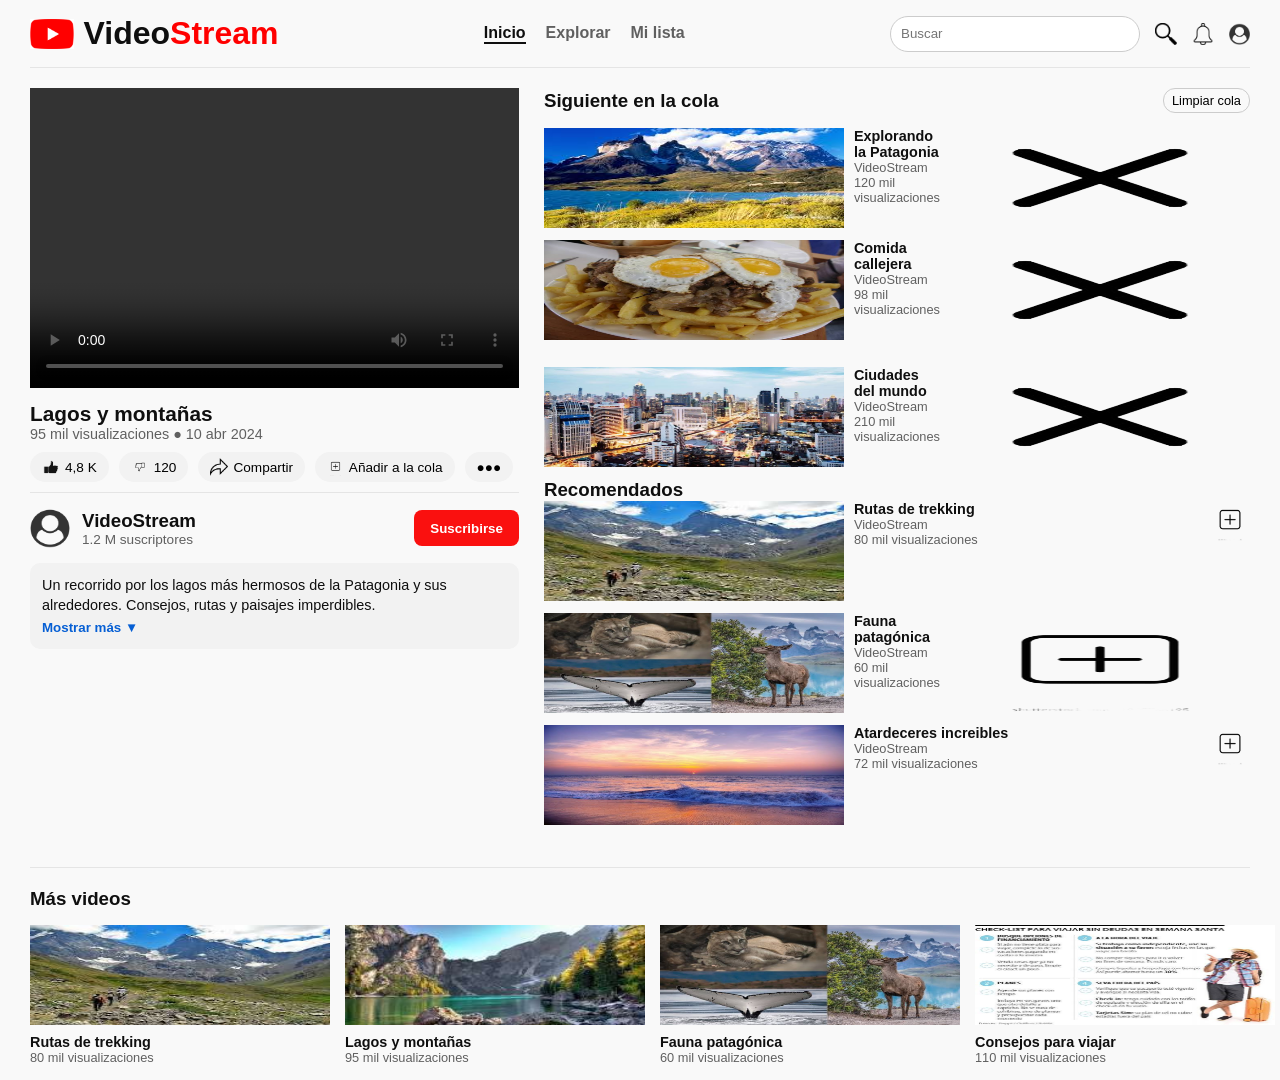
==== simulacion-3/index.html @ da6b57f2 "asd" ====
<!DOCTYPE html>
<html lang="es">

<head>
    <meta charset="UTF-8">
    <meta name="viewport" content="width=device-width, initial-scale=1.0">
    <meta name="author" content="Matias Santelices">
    <title>Video Stream</title>
    <link rel="stylesheet" href="static/css/style.css">
</head>

<body>
    <!-- Header -->
    <header class="header">
        <div class="logo">
            <img class="images1" src="static/images/youtube.png" alt="youtube">
            <h1>Video<span class="color-logo">Stream</span></h1>
        </div>

        <nav class="nav">
            <a class="a-nav active" href="#">Inicio</a>
            <a class="a-nav" href="#">Explorar</a>
            <a class="a-nav" href="#">Mi lista</a>
        </nav>

        <div class="buscador">
            <input class="buscar" type="text" placeholder="Buscar">
            <img class="images2" src="static/images/lupa.png" alt="lupa">
            <img class="images2" src="static/images/campana.png" alt="campana">
            <img class="images2" src="static/images/user-icon.png" alt="user-icon">
        </div>
    </header>

    <!-- Layout Principal -->
    <main class="container">
        <!-- Columna Izquierda: Video principal y detalles -->
        <section class="seccion-video">
            <div class="video-caja">
                <video class="video" src="static/video/ejemplo.mp4" controls></video>
                <div class="video-info">
                    <h2>Lagos y montañas</h2>
                    <p class="meta-data">95 mil visualizaciones ● 10 abr 2024</p>
                </div>
            </div>

            <!-- Interacción: Likes, Compartir -->
            <div class="click-me-gusta">
                <div class="me-gusta">
                    <button class="btn-action"><img class="images3" src="static/images/like-icon (1).png" alt="like"> <span>4,8 K</span></button>
                    <button class="btn-action"><img class="images3" src="static/images/dislike.png" alt="dislike"> <span>120</span></button>
                    <button class="btn-action"><img class="images3" src="static/images/compartir.png" alt="compartir"> <span>Compartir</span></button>
                    <button class="btn-action"><img class="images3" src="static/images/añadir.png" alt="añadir"> <span>Añadir a la cola</span></button>
                    <button class="btn-action"><span>●●●</span></button>
                </div>
            </div>

            <!-- Canal y Suscripción -->
            <div class="click-suscribirse">
                <div class="canal-info">
                    <img class="images4 avatar" src="static/images/user-icon.png" alt="user-icon">
                    <div>
                        <h3>VideoStream</h3>
                        <p class="subscriptores-count">1.2 M suscriptores</p>
                    </div>
                </div>
                <button class="btn-suscribirse">Suscribirse</button>
            </div>

            <!-- Descripción -->
            <div class="info-mostrar-mas">
                <p>Un recorrido por los lagos más hermosos de la Patagonia y sus alrededores. Consejos, rutas y paisajes imperdibles.</p>
                <button class="btn-mostrar-mas">Mostrar más ▼</button>
            </div>
        </section>

        <!-- Columna Derecha: Cola y Recomendados -->
        <aside class="seccion-derecho">
            <div class="header-cola">
                <h3>Siguiente en la cola</h3>
                <button class="btn-limpiar">Limpiar cola</button>
            </div>

            <div class="video-cola">
                <div class="tarjeta-video-lateral">
                    <img class="images7" src="static/images/La-patagonia.png" alt="La-patagonia">
                    <div class="cajas">
                        <h4>Explorando la Patagonia</h4>
                        <p>VideoStream</p>
                        <p class="views">120 mil visualizaciones</p>
                    </div>
                    <img class="images7" class="images5 btn-remove" src="static/images/X-icon-removebg-preview.png" alt="x">
                </div>

                <div class="tarjeta-video-lateral">
                    <img class="images7" src="static/images/Comida-callejera.png" alt="Comida-callejera">
                    <div class="cajas">
                        <h4>Comida callejera</h4>
                        <p>VideoStream</p>
                        <p class="views">98 mil visualizaciones</p>
                    </div>
                    <img class="images7" class="images5 btn-remove" src="static/images/X-icon-removebg-preview.png" alt="x">
                </div>
            </div>

            <div class="video-cola">
                <div class="tarjeta-video-lateral">
                    <img class="images7" src="static/images/Ciudades-del-mundo.png" alt="Ciudades-del-mundo">
                    <div class="cajas">
                        <h4>Ciudades del mundo</h4>
                        <p>VideoStream</p>
                        <p class="views">210 mil visualizaciones</p>
                    </div>
                    <img class="images7" class="images5 btn-remove" src="static/images/X-icon-removebg-preview.png" alt="x">
                </div>

            <h3>Recomendados</h3>
            <div class="recomendados">
                <div class="tarjeta-video-lateral">
                    <img class="images7" src="static/images/Rutas-de-trekking.png" alt="Rutas-de-trekking">
                    <div class="cajas">
                        <h4>Rutas de trekking</h4>
                        <p>VideoStream</p>
                        <p class="views">80 mil visualizaciones</p>
                    </div>
                    <img class="images6 btn-add" src="static/images/añadir.png" alt="+">
                </div>
                <div class="tarjeta-video-lateral">
                    <img class="images7" src="static/images/Fauna-patagonica.png" alt="Fauna-patagonica">
                    <div class="cajas">
                        <h4>Fauna patagónica</h4>
                        <p>VideoStream</p>
                        <p class="views">60 mil visualizaciones</p>
                    </div>
                    <img class="images7" class="images6 btn-add" src="static/images/añadir.png" alt="+">
                </div>
                <div class="tarjeta-video-lateral">
                    <img class="images7"src="static/images/Atardeceres-increibles.png" alt="Atardeceres">
                    <div class="cajas">
                        <h4>Atardeceres increibles</h4>
                        <p>VideoStream</p>
                        <p class="views">72 mil visualizaciones</p>
                    </div>
                    <img class="images6 btn-add" src="static/images/añadir.png" alt="+">
                </div>
            </div>
        </aside>
    </main>

    <!-- Sección Inferior: Más videos -->
    <section class="seccion-mas-videos">
        <h3>Más videos</h3>
        <div class="mas-video">
            <div class="tarjeta-video-grid">
                <img class="images7" src="static/images/Rutas-de-trekking.png" alt="Rutas-de-trekking">
                <h4>Rutas de trekking</h4>
                <p>80 mil visualizaciones</p>
            </div>
            <div class="tarjeta-video-grid">
                <img class="images7" src="static/images/Lagos-y-montañas.png" alt="Lagos-y-montañas">
                <h4>Lagos y montañas</h4>
                <p>95 mil visualizaciones</p>
            </div>
            <div class="tarjeta-video-grid">
                <img class="images7" src="static/images/Fauna-patagonica.png" alt="Fauna-patagonica">
                <h4>Fauna patagónica</h4>
                <p>60 mil visualizaciones</p>
            </div>
            <div class="tarjeta-video-grid">
                <img class="images7" src="static/images/Consejos-para-viajar.png" alt="Consejos-para-viajar">
                <h4>Consejos para viajar</h4>
                <p>110 mil visualizaciones</p>
            </div>
        </div>
    </section>

    <script src="static/js/script.js"></script>
</body>

</html>
---- simulacion-3/static/css/style.css ----
* {
    padding: 0;
    margin: 0;
    box-sizing: border-box;
    font-family: Arial, Helvetica, sans-serif;
}

body {
    padding: 15px 30px;
    background-color: #f9f9f9;
    color: #0f0f0f;
}

/* Header */
.header {
    display: flex;
    align-items: center;
    justify-content: space-between;
    padding-bottom: 15px;
    border-bottom: 1px solid #e5e5e5;
    margin-bottom: 20px;
}

.logo {
    display: flex;
    align-items: center;
    gap: 10px;
}

.images1 {
    height: 30px;
}

.color-logo {
    color: red;
}

.nav {
    display: flex;
    gap: 20px;
}

.a-nav {
    text-decoration: none;
    color: #606060;
    font-weight: bold;
}

.a-nav.active {
    color: #0f0f0f;
    border-bottom: 2px solid #0f0f0f;
}

.buscador {
    display: flex;
    align-items: center;
    gap: 15px;
}

.buscar {
    height: 36px;
    width: 250px;
    padding: 0 10px;
    border-radius: 20px;
    border: 1px solid #ccc;
    outline: none;
}

.images2 {
    height: 22px;
    cursor: pointer;
}

/* Disposición general en 2 columnas */
.container {
    display: flex;
    gap: 25px;
}

/* Sección Video Principal */
.seccion-video {
    flex: 2;
}

.video {
    width: 100%;
    max-height: 300px;
    height: 300px;
    background-color: #000;
}

.video-info h2 {
    margin-top: 10px;
    font-size: 1.3rem;
}

.meta-data {
    color: #606060;
    font-size: 0.9rem;
    margin-bottom: 10px;
}

/* Botones de Me gusta y opciones */
.click-me-gusta {
    display: flex;
    border-bottom: 1px solid #e5e5e5;
    padding-bottom: 10px;
    margin-bottom: 15px;
}

.me-gusta {
    display: flex;
    gap: 10px;
}

.btn-action {
    display: flex;
    align-items: center;
    gap: 5px;
    background: #f2f2f2;
    border: none;
    padding: 6px 12px;
    border-radius: 18px;
    cursor: pointer;
    font-size: 0.85rem;
}

.btn-action:hover {
    background: #e5e5e5;
}

.images3 {
    height: 18px;
}

.images7 {
    height: 100px;
    width: 200px;
}

/* Suscripción */
.click-suscribirse {
    display: flex;
    justify-content: space-between;
    align-items: center;
    margin-bottom: 15px;
}

.canal-info {
    display: flex;
    align-items: center;
    gap: 12px;
}

.avatar {
    height: 40px;
    width: 40px;
    border-radius: 50%;
}

.subscriptores-count {
    color: #606060;
    font-size: 0.85rem;
}

.btn-suscribirse {
    height: 36px;
    padding: 0 16px;
    background-color: #FA100F;
    border: none;
    border-radius: 8px;
    color: white;
    font-weight: bold;
    cursor: pointer;
}

.info-mostrar-mas {
    background-color: #f2f2f2;
    padding: 12px;
    border-radius: 10px;
    font-size: 0.9rem;
    line-height: 1.4;
    margin-bottom: 30px;
}

.btn-mostrar-mas {
    border: none;
    background: none;
    font-weight: bold;
    margin-top: 5px;
    cursor: pointer;
    color: #065fd4;
}

/* Sidebar Derecha */
.seccion-derecho {
    flex: 1;
    display: flex;
    flex-direction: column;
    gap: 15px;
}

.header-cola {
    display: flex;
    justify-content: space-between;
    align-items: center;
}

.btn-limpiar {
    background: none;
    border: 1px solid #ccc;
    padding: 4px 8px;
    border-radius: 12px;
    cursor: pointer;
    font-size: 0.8rem;
}

.tarjeta-video-lateral {
    display: flex;
    gap: 10px;
    align-items: flex-start;
    margin-bottom: 12px;
    position: relative;
}

.thumb-video {
    width: 120px;
    height: 70px;
    background-color: #ccc;
    object-fit: cover;
}

.cajas {
    flex: 1;
}

.cajas h4 {
    font-size: 0.9rem;
}

.cajas p {
    font-size: 0.8rem;
    color: #606060;
}

.btn-remove, .btn-add {
    cursor: pointer;
    width: 40px;
    height: 40px;
}

.images7 {
    height: 100px;
    width: 300px;
}

/* Fila de Más Videos */
.seccion-mas-videos {
    margin-top: 30px;
    border-top: 1px solid #e5e5e5;
    padding-top: 20px;
}

.mas-video {
    display: flex;
    gap: 15px;
    margin-top: 15px;
}

.tarjeta-video-grid {
    flex: 1;
}

.thumb-video-grid {
    width: 100%;
    height: 120px;
    background-color: #ccc;
}

.tarjeta-video-grid h4 {
    font-size: 0.9rem;
    margin-top: 5px;
}

.tarjeta-video-grid p {
    font-size: 0.8rem;
    color: #606060;
}
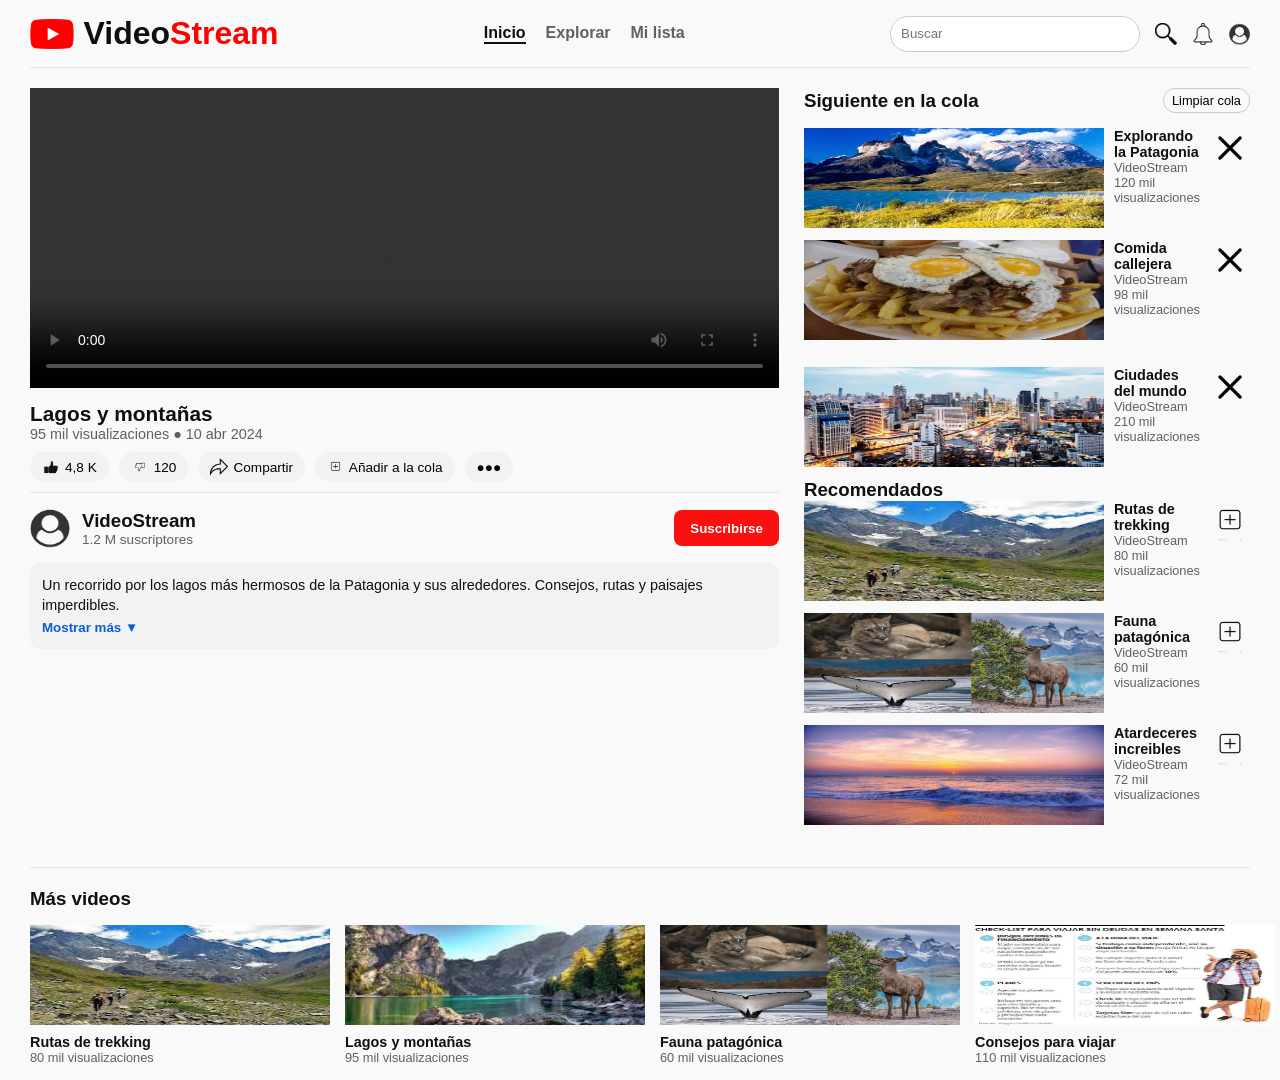
==== commit da3d6c49: "asd" ====
--- a/simulacion-3/index.html
+++ b/simulacion-3/index.html
@@ -88,7 +88,7 @@
                         <p>VideoStream</p>
                         <p class="views">120 mil visualizaciones</p>
                     </div>
-                    <img class="images7" class="images5 btn-remove" src="static/images/X-icon-removebg-preview.png" alt="x">
+                    <img class="images5 btn-remove" src="static/images/X-icon-removebg-preview.png" alt="x">
                 </div>
 
                 <div class="tarjeta-video-lateral">
@@ -98,7 +98,7 @@
                         <p>VideoStream</p>
                         <p class="views">98 mil visualizaciones</p>
                     </div>
-                    <img class="images7" class="images5 btn-remove" src="static/images/X-icon-removebg-preview.png" alt="x">
+                    <img class="images5 btn-remove" src="static/images/X-icon-removebg-preview.png" alt="x">
                 </div>
             </div>
 
@@ -110,7 +110,7 @@
                         <p>VideoStream</p>
                         <p class="views">210 mil visualizaciones</p>
                     </div>
-                    <img class="images7" class="images5 btn-remove" src="static/images/X-icon-removebg-preview.png" alt="x">
+                    <img class="images5 btn-remove" src="static/images/X-icon-removebg-preview.png" alt="x">
                 </div>
 
             <h3>Recomendados</h3>
@@ -131,7 +131,7 @@
                         <p>VideoStream</p>
                         <p class="views">60 mil visualizaciones</p>
                     </div>
-                    <img class="images7" class="images6 btn-add" src="static/images/añadir.png" alt="+">
+                    <img class="images6 btn-add" src="static/images/añadir.png" alt="+">
                 </div>
                 <div class="tarjeta-video-lateral">
                     <img class="images7"src="static/images/Atardeceres-increibles.png" alt="Atardeceres">
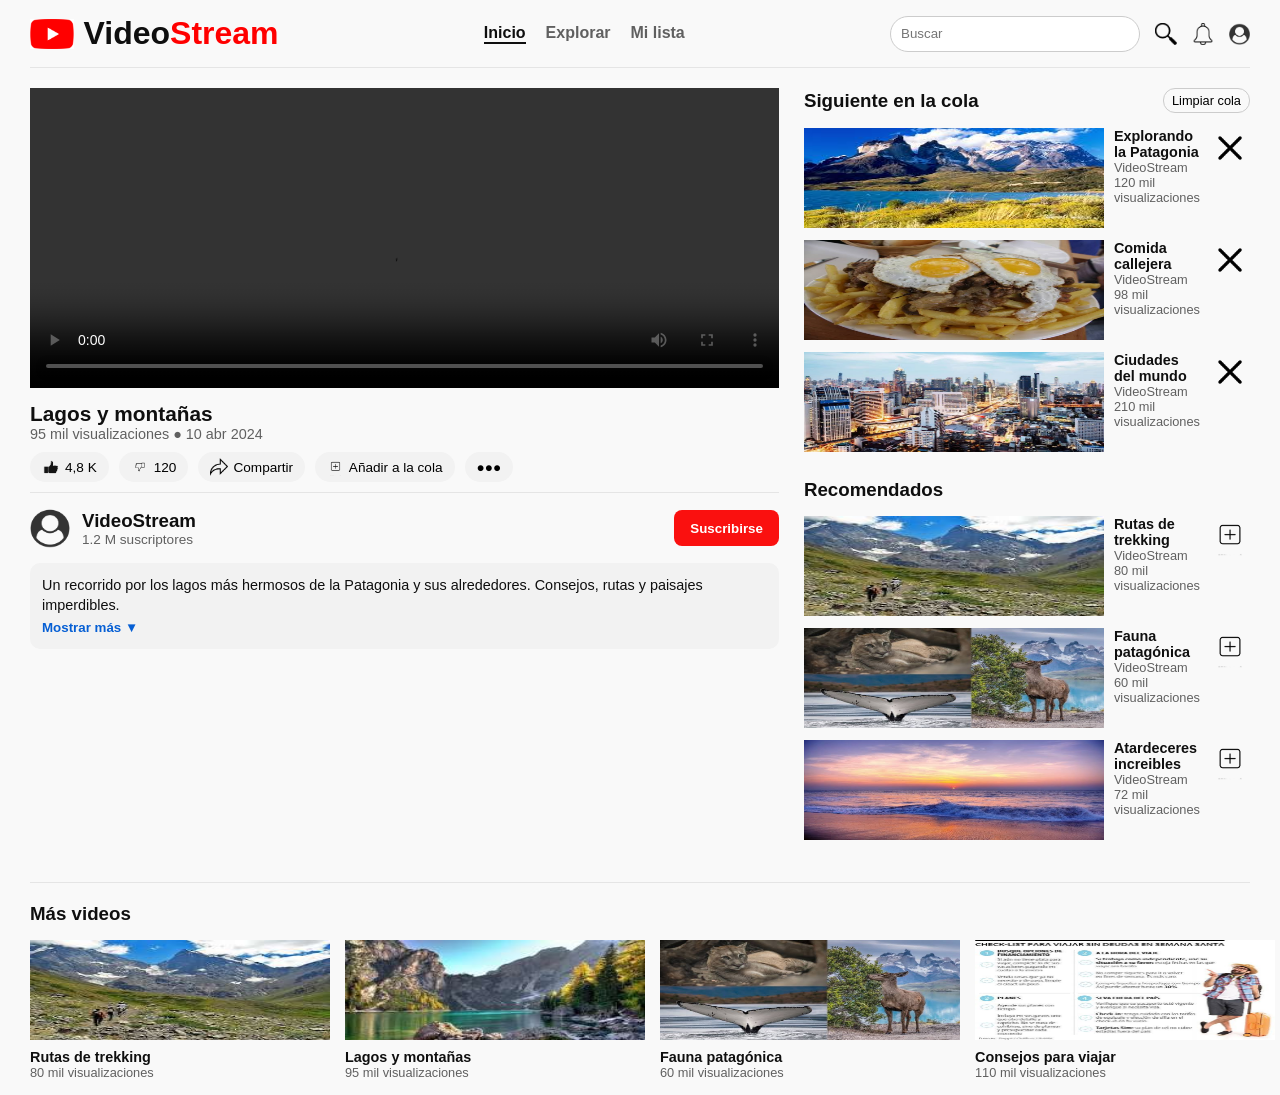
==== commit 46d94ae4: "asd" ====
--- a/simulacion-3/index.html
+++ b/simulacion-3/index.html
@@ -80,6 +80,7 @@
                 <button class="btn-limpiar">Limpiar cola</button>
             </div>
 
+            <!-- Contenedor único para la cola de reproducción -->
             <div class="video-cola">
                 <div class="tarjeta-video-lateral">
                     <img class="images7" src="static/images/La-patagonia.png" alt="La-patagonia">
@@ -100,9 +101,7 @@
                     </div>
                     <img class="images5 btn-remove" src="static/images/X-icon-removebg-preview.png" alt="x">
                 </div>
-            </div>
 
-            <div class="video-cola">
                 <div class="tarjeta-video-lateral">
                     <img class="images7" src="static/images/Ciudades-del-mundo.png" alt="Ciudades-del-mundo">
                     <div class="cajas">
@@ -112,7 +111,9 @@
                     </div>
                     <img class="images5 btn-remove" src="static/images/X-icon-removebg-preview.png" alt="x">
                 </div>
+            </div>
 
+            <!-- Sección Recomendados -->
             <h3>Recomendados</h3>
             <div class="recomendados">
                 <div class="tarjeta-video-lateral">
@@ -124,6 +125,7 @@
                     </div>
                     <img class="images6 btn-add" src="static/images/añadir.png" alt="+">
                 </div>
+
                 <div class="tarjeta-video-lateral">
                     <img class="images7" src="static/images/Fauna-patagonica.png" alt="Fauna-patagonica">
                     <div class="cajas">
@@ -133,8 +135,9 @@
                     </div>
                     <img class="images6 btn-add" src="static/images/añadir.png" alt="+">
                 </div>
+
                 <div class="tarjeta-video-lateral">
-                    <img class="images7"src="static/images/Atardeceres-increibles.png" alt="Atardeceres">
+                    <img class="images7" src="static/images/Atardeceres-increibles.png" alt="Atardeceres">
                     <div class="cajas">
                         <h4>Atardeceres increibles</h4>
                         <p>VideoStream</p>
@@ -173,6 +176,7 @@
         </div>
     </section>
 
+    <!-- Enlace al archivo JavaScript -->
     <script src="static/js/script.js"></script>
 </body>
 
